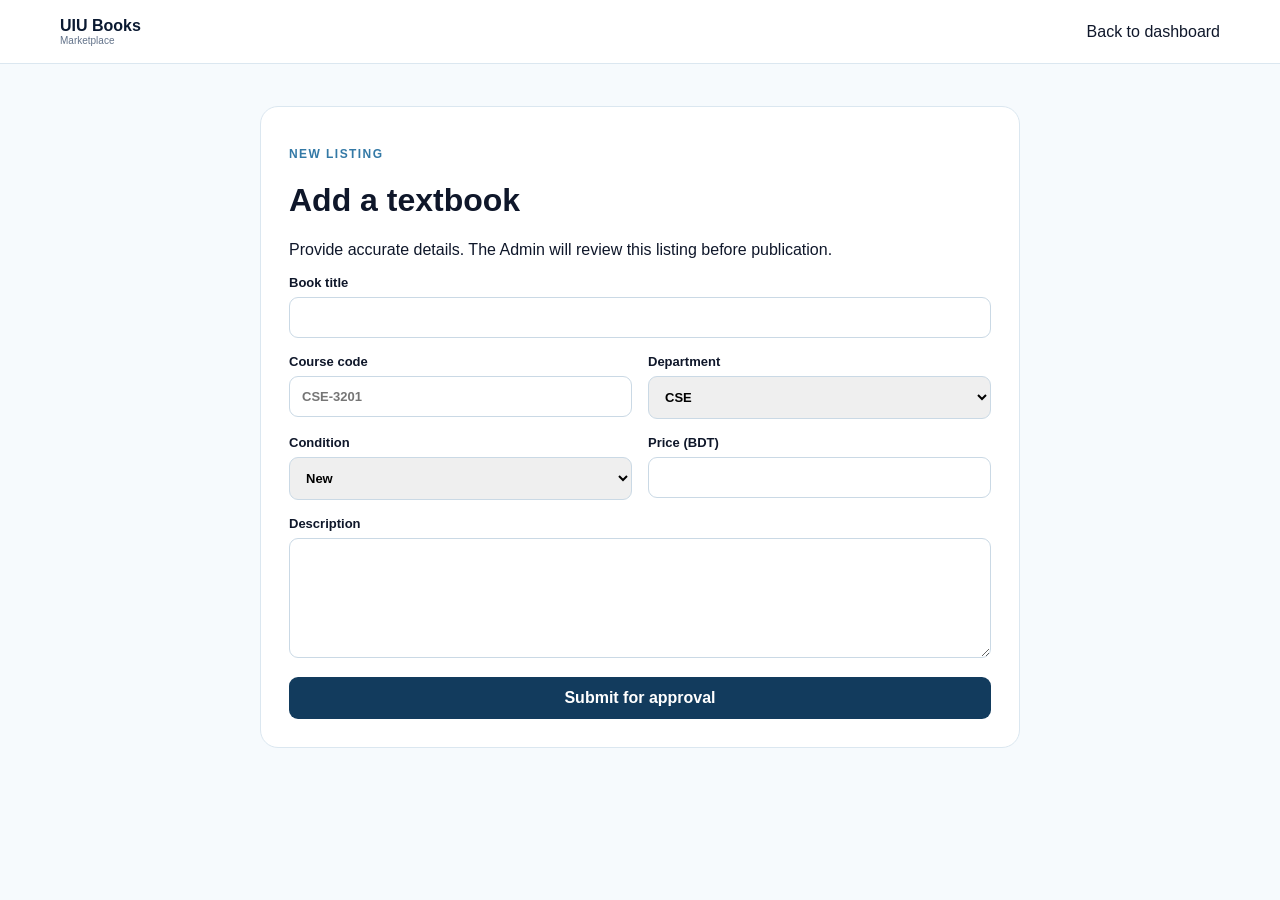
==== add-listing.html @ 7b2ea6f9 "Add seller listing form and validation" ====
<!doctype html>
<html lang="en">
<head><meta charset="UTF-8"><meta name="viewport" content="width=device-width,initial-scale=1"><title>Add Listing | UIU Books</title><link rel="stylesheet" href="seller.css"></head>
<body><nav><a class="brand" href="seller-dashboard.html">UIU Books <span>Marketplace</span></a><a href="seller-dashboard.html">Back to dashboard</a></nav>
<main class="shell"><form id="listingForm" class="form-card"><p class="eyebrow">NEW LISTING</p><h1>Add a textbook</h1><p>Provide accurate details. The Admin will review this listing before publication.</p><div class="form-grid">
  <label class="full">Book title<input id="title" required></label><label>Course code<input id="courseCode" placeholder="CSE-3201" required></label>
  <label>Department<select id="department"><option>CSE</option><option>EEE</option><option>BBA</option><option>Mathematics</option></select></label>
  <label>Condition<select id="condition"><option>New</option><option>Like New</option><option>Good</option><option>Fair</option></select></label>
  <label>Price (BDT)<input id="price" type="number" min="1" required></label><label class="full">Description<textarea id="description" required></textarea></label>
  <button class="primary full" type="submit">Submit for approval</button>
</div></form></main><script src="seller.js"></script></body></html>
---- seller.css ----
:root{font-family:Inter,Segoe UI,sans-serif;color:#0f172a;background:#f6fafd}*{box-sizing:border-box}body{margin:0}a{color:inherit;text-decoration:none}.brand{font-weight:850;color:#0a1931}.brand span{display:block;font-size:10px;color:#64748b;font-weight:500}nav{height:64px;background:#fff;border-bottom:1px solid #dbe7f0;padding:0 max(24px,calc((100% - 1160px)/2));display:flex;align-items:center;justify-content:space-between}nav div{display:flex;gap:22px;font-size:14px;font-weight:650}.shell{max-width:1160px;margin:auto;padding:42px 24px}.hero{display:flex;align-items:center;justify-content:space-between;gap:20px;margin-bottom:26px}.hero h1,.auth-card h1{margin:4px 0 8px;font-size:34px}.hero p,.panel p,.auth-card p{margin:0;color:#64748b}.eyebrow{font-size:12px!important;font-weight:800;color:#3379a6!important;letter-spacing:.12em}.stats{display:grid;grid-template-columns:repeat(5,1fr);gap:14px;margin:24px 0}.stats article,.panel,.auth-card{background:#fff;border:1px solid #dbe7f0;border-radius:16px;box-shadow:0 8px 28px #0a19310a}.stats article{padding:20px}.stats span{font-size:12px;color:#64748b}.stats strong{display:block;font-size:27px;margin-top:8px;color:#123b5d}.panel{padding:24px}.panel-head{display:flex;justify-content:space-between}.panel h2{margin:0 0 5px}.table-wrap{overflow:auto}table{width:100%;border-collapse:collapse;margin-top:18px}th,td{text-align:left;padding:13px 10px;border-bottom:1px solid #edf2f7;font-size:13px}.badge{padding:4px 9px;border-radius:999px;background:#fff7db;color:#9a6700;font-weight:700}.badge.sold{background:#e8f7ed;color:#18713b}.primary,.secondary{border:0;border-radius:9px;padding:12px 16px;font:inherit;font-weight:750;cursor:pointer}.primary{background:#123b5d;color:white}.secondary{background:#eef5fa;color:#123b5d}.link-button{display:inline-block}.auth-page{min-height:100vh;display:grid;place-items:center;background:linear-gradient(135deg,#071a2e,#1f5d85)}.auth-card{width:min(430px,calc(100% - 32px));padding:34px}.auth-card form{display:grid;gap:15px;margin:24px 0 12px}.auth-card label{font-size:13px;font-weight:650}.auth-card input,.form-card input,.form-card select,.form-card textarea{width:100%;margin-top:7px;padding:12px;border:1px solid #cad9e5;border-radius:9px;font:inherit}.auth-card button{width:100%}.form-card{max-width:760px;margin:auto;background:#fff;border:1px solid #dbe7f0;border-radius:18px;padding:28px}.form-grid{display:grid;grid-template-columns:1fr 1fr;gap:16px}.form-card label{font-size:13px;font-weight:700}.full{grid-column:1/-1}.form-card textarea{min-height:120px;resize:vertical}@media(max-width:850px){.stats{grid-template-columns:repeat(2,1fr)}.hero{align-items:flex-start;flex-direction:column}}@media(max-width:560px){.form-grid{grid-template-columns:1fr}.full{grid-column:auto}.stats{grid-template-columns:1fr}}
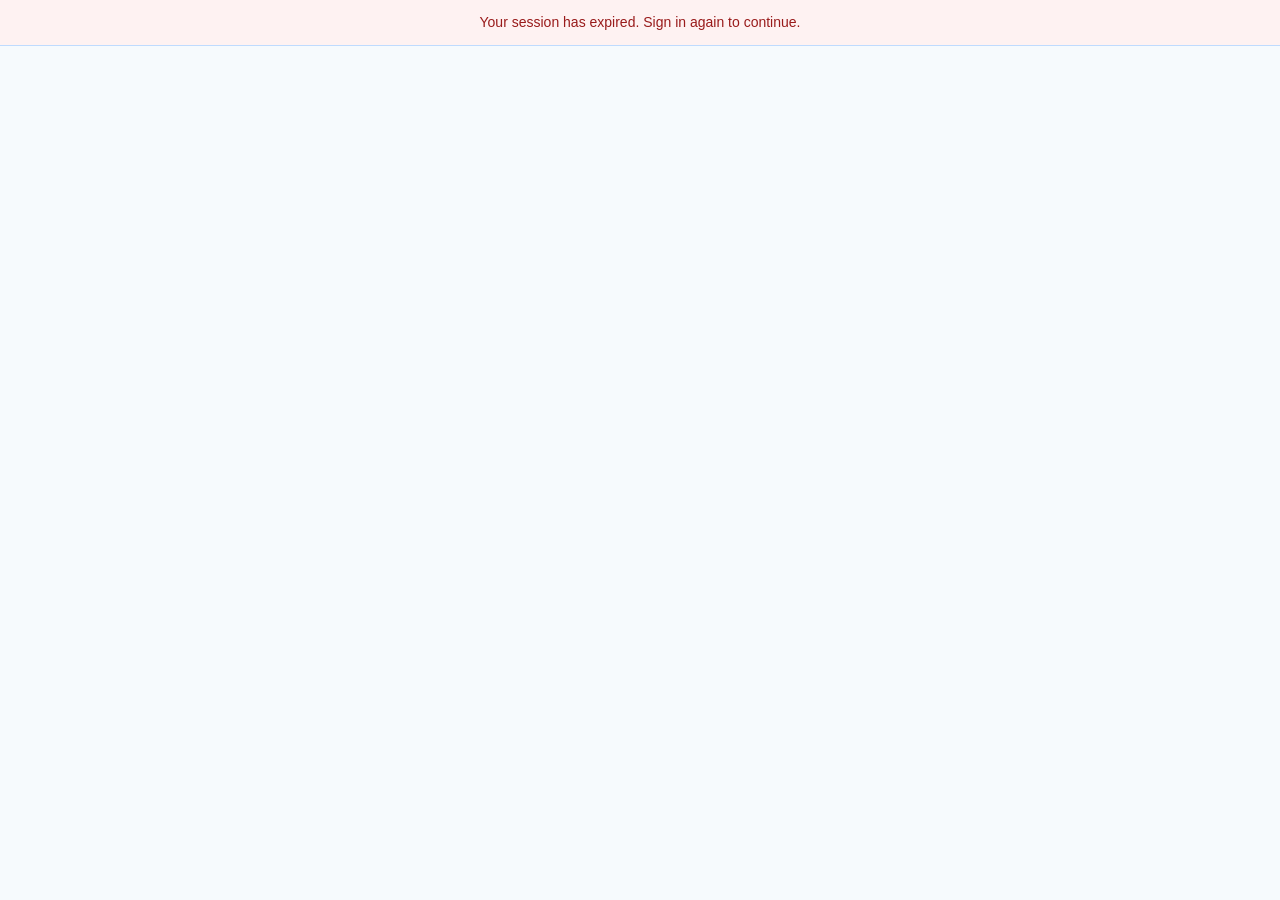
==== commit 25e71e64: "Integrate buyer and seller frontend APIs" ====
--- a/add-listing.html
+++ b/add-listing.html
@@ -1,11 +1,43 @@
 <!doctype html>
 <html lang="en">
-<head><meta charset="UTF-8"><meta name="viewport" content="width=device-width,initial-scale=1"><title>Add Listing | UIU Books</title><link rel="stylesheet" href="seller.css"></head>
-<body><nav><a class="brand" href="seller-dashboard.html">UIU Books <span>Marketplace</span></a><a href="seller-dashboard.html">Back to dashboard</a></nav>
-<main class="shell"><form id="listingForm" class="form-card"><p class="eyebrow">NEW LISTING</p><h1>Add a textbook</h1><p>Provide accurate details. The Admin will review this listing before publication.</p><div class="form-grid">
-  <label class="full">Book title<input id="title" required></label><label>Course code<input id="courseCode" placeholder="CSE-3201" required></label>
-  <label>Department<select id="department"><option>CSE</option><option>EEE</option><option>BBA</option><option>Mathematics</option></select></label>
-  <label>Condition<select id="condition"><option>New</option><option>Like New</option><option>Good</option><option>Fair</option></select></label>
-  <label>Price (BDT)<input id="price" type="number" min="1" required></label><label class="full">Description<textarea id="description" required></textarea></label>
-  <button class="primary full" type="submit">Submit for approval</button>
-</div></form></main><script src="seller.js"></script></body></html>
+<head>
+  <meta charset="UTF-8">
+  <meta name="viewport" content="width=device-width, initial-scale=1">
+  <title>Listing | UIU Books</title>
+  <link rel="stylesheet" href="seller.css">
+  <link rel="stylesheet" href="workflow.css">
+  <script defer src="auth.js?v=20261002-auth-v7"></script>
+  <script defer src="seller.js?v=20261002-seller-v1"></script>
+  <style>body[data-auth-checking] main{visibility:hidden}</style>
+</head>
+<body data-auth-checking>
+  <nav><a class="brand" href="seller-dashboard.html">UIU Books <span>Marketplace</span></a><a href="seller-dashboard.html">Back to dashboard</a></nav>
+  <main class="shell">
+    <form id="listingForm" class="form-card" enctype="multipart/form-data">
+      <p class="eyebrow">SELLER LISTING</p>
+      <h1 id="listingHeading">Add a listing</h1>
+      <p>Provide accurate details. New listings and resubmissions are reviewed by an administrator.</p>
+      <div id="listingFeedback" class="workflow-alert workflow-error" hidden></div>
+      <div id="listingLoading" class="workflow-loading" hidden>Loading listing…</div>
+      <div id="listingError" class="workflow-alert workflow-error" role="alert" hidden></div>
+      <div id="listingMessage" class="workflow-alert workflow-success" role="status" hidden></div>
+      <input id="listingId" type="hidden" value="">
+      <div class="form-grid">
+        <label class="full">Book title<input id="title" maxlength="200" required></label>
+        <label>Author<input id="author" maxlength="150"></label>
+        <label>Edition<input id="edition" maxlength="50"></label>
+        <label>Course code<input id="courseCode" maxlength="30" placeholder="CSE-3201" required></label>
+        <label>Department<input id="department" maxlength="100" required></label>
+        <label>Subject<input id="subject" maxlength="100"></label>
+        <label>Item type<select id="itemType" required><option>Textbook</option><option>Notes</option><option>Lab Manual</option></select></label>
+        <label>Condition<select id="condition" required><option>New</option><option>Like New</option><option>Good</option><option>Fair</option><option>Poor</option></select></label>
+        <label>Price (BDT)<input id="price" type="number" min="0.01" max="999999.99" step="0.01" required></label>
+        <label class="full">Description<textarea id="description" minlength="5" required></textarea></label>
+        <label class="full">Cover image (JPG, PNG or WebP; max 2 MB)<input id="listingImage" type="file" accept="image/jpeg,image/png,image/webp"></label>
+        <input id="imageUrl" type="hidden" value="">
+        <button id="listingSubmit" class="primary full" type="submit">Submit for approval</button>
+      </div>
+    </form>
+  </main>
+</body>
+</html>
--- a/workflow.css
+++ b/workflow.css
@@ -0,0 +1,69 @@
+.workflow-section{margin:22px 0}
+.workflow-loading,.workflow-empty,.workflow-alert{margin:14px 0;padding:12px 14px;border-radius:6px;font-size:14px;line-height:1.5}
+.workflow-loading{color:#31546b;background:#edf5f8}
+.workflow-empty{color:#536b7b;background:#f4f7f9;border:1px dashed #c8d5dd}
+.workflow-alert[hidden],.workflow-loading[hidden],.workflow-empty[hidden]{display:none}
+.workflow-error{color:#8b1e24;background:#fff0f0;border:1px solid #f0c6c8}
+.workflow-success{color:#155b3b;background:#eaf7ef;border:1px solid #b9e0c7}
+.workflow-card-grid{display:grid;grid-template-columns:repeat(auto-fit,minmax(min(100%,245px),1fr));gap:14px;margin-top:16px}
+.workflow-card{display:grid;grid-template-rows:auto 1fr;min-width:0;border:1px solid #dbe7f0;border-radius:8px;background:#fff;overflow:hidden}
+.workflow-card>img{width:100%;height:150px;object-fit:cover;background:#edf3f6}
+.workflow-card-content{display:flex;flex-direction:column;align-items:flex-start;gap:8px;padding:16px}
+.workflow-card h3,.workflow-list-item h3{margin:0;color:#173b56;font-size:18px;line-height:1.35}
+.workflow-kicker{margin:0;color:#16735e;font-size:12px;font-weight:800}
+.workflow-muted{margin:0;color:#607687;font-size:13px;line-height:1.5}
+.workflow-price{color:#123b5d;font-size:18px}
+.workflow-actions{display:flex;flex-wrap:wrap;align-items:center;gap:8px;margin-top:10px}
+.workflow-actions .primary,.workflow-actions .secondary{margin:0;text-align:center}
+.workflow-actions .danger{border:1px solid #dfb8ba;border-radius:5px;background:#fff0f0;padding:8px 10px;color:#97373b;font:inherit;font-weight:700;cursor:pointer}
+.workflow-filters{display:flex;flex-wrap:wrap;align-items:end;gap:10px;margin:18px 0}
+.workflow-filters input,.workflow-filters select{min-height:42px;flex:1 1 180px;padding:9px 11px;border:1px solid #cbd8e1;border-radius:5px;background:#fff;color:#183448;font:inherit}
+.workflow-filters button{min-height:42px;margin:0}
+.workflow-pagination{display:flex;align-items:center;justify-content:flex-end;gap:12px;padding-top:14px;color:#526879;font-size:13px}
+.workflow-pagination[hidden]{display:none}
+.workflow-pagination button{border:1px solid #cbd8e1;border-radius:5px;background:#fff;padding:7px 10px;color:#173c56;font:inherit;font-weight:700;cursor:pointer}
+.workflow-pagination button:disabled{opacity:.55;cursor:wait}
+.workflow-actions button:disabled,.workflow-actions a[aria-disabled=true],.workflow-review-form button:disabled{opacity:.55;cursor:wait}
+.workflow-list{display:grid;gap:12px;margin-top:14px}
+.workflow-list-item{min-width:0;padding:16px;border:1px solid #dbe7f0;border-radius:6px;background:#fff}
+.workflow-item-heading{display:flex;align-items:flex-start;justify-content:space-between;gap:12px}
+.workflow-status{display:inline-flex;align-items:center;max-width:100%;padding:4px 8px;border-radius:4px;background:#edf3f6;color:#425f72;font-size:12px;font-weight:750;text-transform:capitalize}
+.status-available,.status-completed{background:#e8f7ed;color:#18713b}
+.status-pending,.status-pending_approval,.status-accepted{background:#fff7db;color:#8a6200}
+.status-declined,.status-cancelled,.status-rejected{background:#fff0f0;color:#97373b}
+.status-changes_requested{background:#fff2df;color:#8b531b}
+.workflow-note{margin:8px 0;color:#415b6d;white-space:pre-wrap;overflow-wrap:anywhere}
+.workflow-review-form{display:grid;grid-template-columns:minmax(130px,.35fr) 1fr auto;align-items:end;gap:10px;margin-top:14px;padding-top:14px;border-top:1px solid #e3ebf0}
+.workflow-review-form label{display:grid;gap:5px;color:#435d6e;font-size:12px;font-weight:700}
+.workflow-review-form select,.workflow-review-form textarea{min-width:0;padding:9px;border:1px solid #cbd8e1;border-radius:5px;background:#fff;font:inherit}
+.workflow-review-form textarea{resize:vertical}
+.workflow-review-form button{margin:0}
+.workflow-success-text{color:#176b43;font-weight:700}
+.workflow-rating{color:#8c6500;font-weight:750}
+.workflow-chat{display:grid;grid-template-columns:minmax(220px,300px) minmax(0,1fr);min-height:480px;border:1px solid #dbe7f0;border-radius:8px;background:#fff;overflow:hidden}
+.workflow-chat .contacts{min-width:0;overflow:auto;border-right:1px solid #dbe7f0}
+.workflow-contact{position:relative;display:grid;width:100%;gap:5px;border:0;border-bottom:1px solid #edf2f7;border-radius:0;background:#fff;text-align:left;cursor:pointer}
+.workflow-contact.selected{background:#edf6f4;box-shadow:inset 3px 0 #16814a}
+.workflow-contact small{display:block;max-width:100%;overflow:hidden;color:#607687;text-overflow:ellipsis;white-space:nowrap}
+.workflow-unread{position:absolute;right:12px;top:50%;min-width:20px;padding:2px 6px;border-radius:10px;background:#166534;color:white;text-align:center;font-size:11px}
+.workflow-chat .conversation{display:flex;min-width:0;min-height:0;flex-direction:column}
+.workflow-chat-header{display:grid;gap:3px;padding:13px 16px;border-bottom:1px solid #edf2f7;color:#173b56}
+.workflow-chat-header small{color:#607687}
+.workflow-chat .messages{display:flex;flex:1;flex-direction:column;gap:8px;overflow:auto;padding:16px;background:#f7fafb}
+.workflow-chat .bubble{max-width:min(78%,560px);padding:10px 12px;border:1px solid #dbe7f0;border-radius:8px;background:#fff;overflow-wrap:anywhere}
+.workflow-chat .bubble.me{align-self:flex-end;border-color:#c7e5d4;background:#eaf7ef}
+.workflow-chat .bubble p{margin:0;white-space:pre-wrap}
+.workflow-chat .bubble small{display:block;margin-top:5px;color:#708391;font-size:10px}
+.workflow-chat .composer{display:flex;gap:8px;padding:12px;border-top:1px solid #edf2f7}
+.workflow-chat .composer input{flex:1;min-width:0;padding:10px;border:1px solid #cbd8e1;border-radius:5px;font:inherit}
+.workflow-chat .composer button{margin:0}
+.visually-hidden{position:absolute;width:1px;height:1px;padding:0;margin:-1px;overflow:hidden;clip:rect(0,0,0,0);white-space:nowrap;border:0}
+@media(max-width:720px){
+  .workflow-review-form{grid-template-columns:1fr}
+  .workflow-chat{grid-template-columns:1fr;min-height:600px}
+  .workflow-chat .contacts{max-height:180px;border-right:0;border-bottom:1px solid #dbe7f0}
+  .workflow-chat .bubble{max-width:90%}
+  .workflow-item-heading{align-items:flex-start;flex-direction:column}
+  .workflow-filters>*{flex:1 1 100%}
+  .workflow-pagination{justify-content:space-between}
+}
